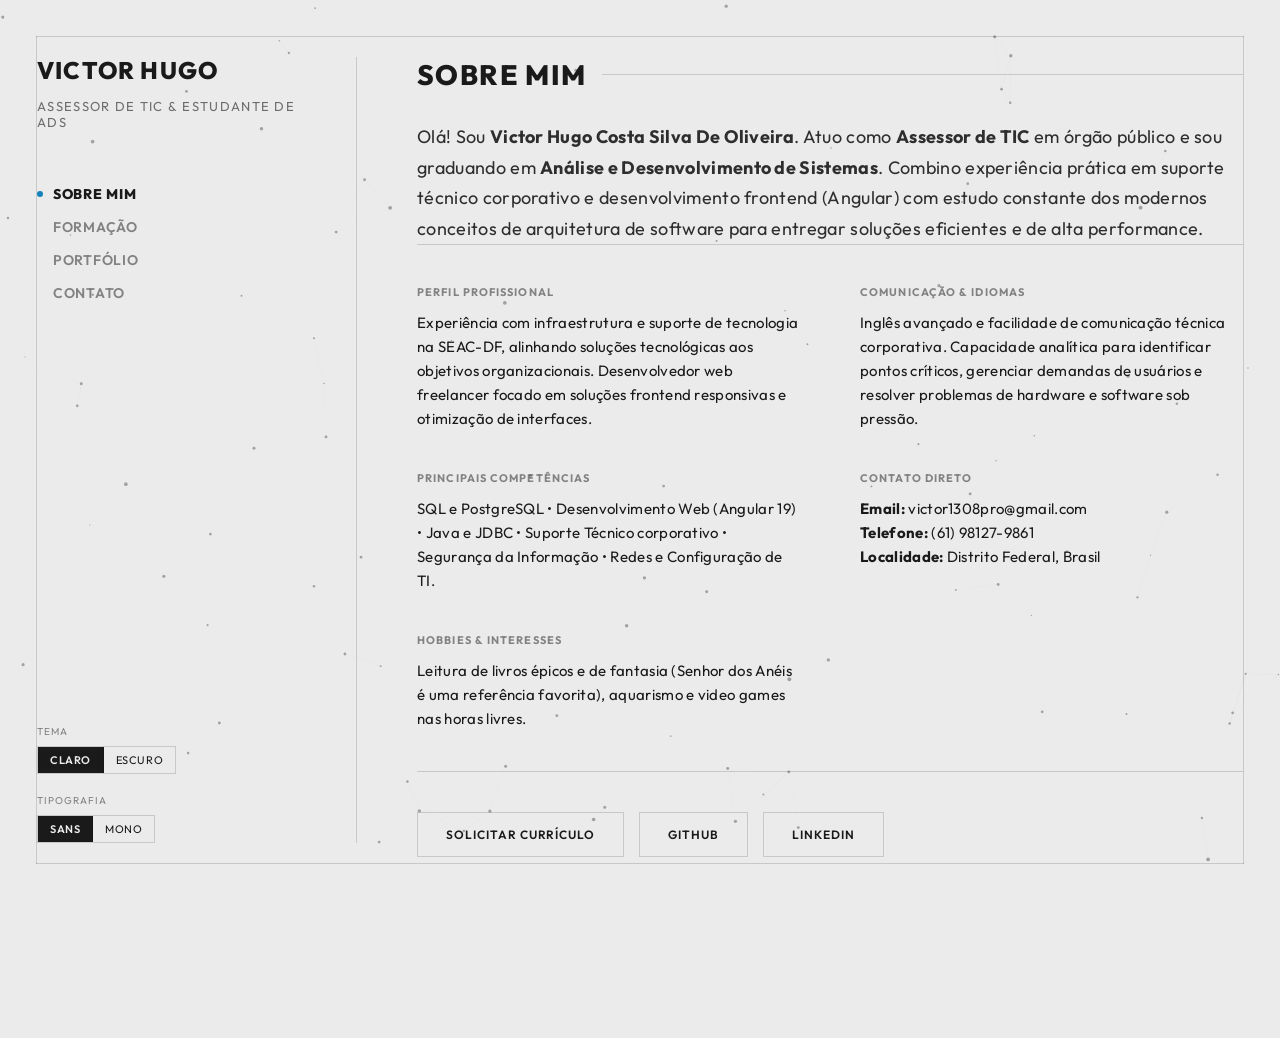
==== index.html @ 28ddd764 "Corrige links quebrados, formulário, header duplicado e acessibilidade - index.html vira a página re" ====
<!DOCTYPE html>
<html lang="pt-BR" class="theme-light font-sans">
<head>
  <meta charset="UTF-8">
  <meta name="viewport" content="width=device-width, initial-scale=1.0">
  <title>Victor Hugo Oliveira — Portfólio Pessoal & Acadêmico</title>
  <meta name="description" content="Portfólio pessoal e acadêmico de Victor Hugo Costa Silva De Oliveira. Conheça meu perfil, habilidades, formação e experiências.">
  <link rel="icon" type="image/svg+xml" href="data:image/svg+xml,%3Csvg xmlns='http://www.w3.org/2000/svg' viewBox='0 0 100 100'%3E%3Crect width='100' height='100' rx='20' fill='%23151515'/%3E%3Ctext x='50' y='68' font-family='Arial,Helvetica,sans-serif' font-size='50' font-weight='800' fill='white' text-anchor='middle'%3EVH%3C/text%3E%3C/svg%3E">
  <meta property="og:type" content="website">
  <meta property="og:locale" content="pt_BR">
  <meta property="og:title" content="Victor Hugo Oliveira — Portfólio Pessoal & Acadêmico">
  <meta property="og:description" content="Portfólio pessoal e acadêmico de Victor Hugo Costa Silva De Oliveira. Conheça meu perfil, habilidades, formação e experiências.">
  <meta property="og:url" content="https://victor1308code.github.io/portifolio-victor-oliveira/">
  <meta name="twitter:card" content="summary">
  <link rel="preconnect" href="https://fonts.googleapis.com">
  <link rel="preconnect" href="https://fonts.gstatic.com" crossorigin>
  <link href="https://fonts.googleapis.com/css2?family=Outfit:wght@200;400;600;800&family=Space+Mono:ital,wght@0,400;0,700;1,400;1,700&display=swap" rel="stylesheet">
  <link rel="stylesheet" href="css/style.css">
</head>
<body class="theme-light font-sans" data-page="sobre">

  <!-- Fundo animado em Canvas, decorativo (aria-hidden), controlado por js/app.js -->
  <canvas id="canvas-bg" aria-hidden="true"></canvas>

  <!-- Moldura fina de 1px ao redor da página, puramente visual -->
  <div class="site-frame">
    <div class="frame-line frame-top"></div>
    <div class="frame-line frame-right"></div>
    <div class="frame-line frame-bottom"></div>
    <div class="frame-line frame-left"></div>
  </div>

  <div class="app-container">
    <!-- Header/menu injetado pelo js/partials.js, compartilhado entre as 4 páginas -->
    <div id="site-header-placeholder"></div>
    <script src="js/partials.js"></script>

    <main class="main-content">
      <section id="sobre">
        <h2 class="section-title">Sobre Mim</h2>

        <div class="intro-text">
          <p>
            Olá! Sou <strong>Victor Hugo Costa Silva De Oliveira</strong>.
            Atuo como <strong>Assessor de TIC</strong> em órgão público e sou graduando em <strong>Análise e Desenvolvimento de Sistemas</strong>.
            Combino experiência prática em suporte técnico corporativo e desenvolvimento frontend (Angular) com estudo constante
            dos modernos conceitos de arquitetura de software para entregar soluções eficientes e de alta performance.
          </p>
        </div>

        <div class="info-grid">
          <div class="info-block">
            <h3 class="info-label">Perfil Profissional</h3>
            <p class="info-value">
              Experiência com infraestrutura e suporte de tecnologia na SEAC-DF, alinhando soluções tecnológicas
              aos objetivos organizacionais. Desenvolvedor web freelancer focado em soluções frontend responsivas e otimização de interfaces.
            </p>
          </div>

          <div class="info-block">
            <h3 class="info-label">Comunicação & Idiomas</h3>
            <p class="info-value">
              Inglês avançado e facilidade de comunicação técnica corporativa. Capacidade analítica para identificar pontos críticos,
              gerenciar demandas de usuários e resolver problemas de hardware e software sob pressão.
            </p>
          </div>

          <div class="info-block">
            <h3 class="info-label">Principais Competências</h3>
            <p class="info-value">
              SQL e PostgreSQL &bull; Desenvolvimento Web (Angular 19) &bull; Java e JDBC &bull;
              Suporte Técnico corporativo &bull; Segurança da Informação &bull; Redes e Configuração de TI.
            </p>
          </div>

          <div class="info-block">
            <h3 class="info-label">Contato Direto</h3>
            <p class="info-value">
              <strong>Email:</strong> victor1308pro@gmail.com<br>
              <strong>Telefone:</strong> (61) 98127-9861<br>
              <strong>Localidade:</strong> Distrito Federal, Brasil
            </p>
          </div>

          <!-- Hobbies: fora do contexto profissional, para humanizar a apresentação -->
          <div class="info-block">
            <h3 class="info-label">Hobbies & Interesses</h3>
            <p class="info-value">
              Leitura de livros épicos e de fantasia (Senhor dos Anéis é uma referência favorita),
              aquarismo e video games nas horas livres.
            </p>
          </div>
        </div>

        <div style="margin-top: 40px; display: flex; gap: 15px; flex-wrap: wrap;">
          <a href="mailto:victor1308pro@gmail.com?subject=Solicita%C3%A7%C3%A3o%20de%20Curr%C3%ADculo&body=Ol%C3%A1%20Victor%2C%20poderia%20me%20enviar%20seu%20curr%C3%ADculo%20em%20PDF%3F" class="btn-action">Solicitar Currículo</a>
          <a href="https://github.com/victor1308code" target="_blank" rel="noopener" class="btn-action">GitHub</a>
          <a href="https://linkedin.com/in/victoroliveira1308" target="_blank" rel="noopener" class="btn-action">LinkedIn</a>
        </div>
      </section>

      <footer class="site-footer">
        <p>&copy; 2026 Victor Hugo. Feito com HTML, CSS e JS puros.</p>
      </footer>
    </main>
  </div>

  <script src="js/app.js"></script>
</body>
</html>
---- css/style.css ----
/* Reset e Variáveis */
:root {
  --font-sans: 'Outfit', -apple-system, BlinkMacSystemFont, 'Segoe UI', Roboto, sans-serif;
  --font-mono: 'Space Mono', monospace;
  --pad: max(20px, 4vmin);
  --fs-text: 14px;
  --border-width: 1px;
  --transition-speed: 0.3s;
  --transition-ease: cubic-bezier(0.25, 0.46, 0.45, 0.94);
}

/* Tema Claro */
:root, html.theme-light, body.theme-light {
  --c-bg: hsl(0, 0%, 92%);
  --c-text: hsl(0, 0%, 10%);
  --c-border: rgba(0, 0, 0, 0.15);
  --c-border-active: hsl(0, 0%, 10%);
  --c-accent: hsl(200, 80%, 40%);
  --c-card-bg: rgba(255, 255, 255, 0.5);
  --c-canvas-opacity: 0.35;
}

/* Tema Escuro */
html.theme-dark, body.theme-dark {
  --c-bg: hsl(0, 0%, 6%);
  --c-text: hsl(0, 0%, 94%);
  --c-border: rgba(255, 255, 255, 0.12);
  --c-border-active: hsl(0, 0%, 94%);
  --c-accent: hsl(190, 90%, 50%);
  --c-card-bg: rgba(15, 15, 15, 0.6);
  --c-canvas-opacity: 0.45;
}

/* Fontes Alternativas */
html.font-sans, body.font-sans {
  font-family: var(--font-sans);
  font-weight: 400;
  letter-spacing: 0.02em;
}

html.font-mono, body.font-mono {
  font-family: var(--font-mono);
  font-weight: 400;
  letter-spacing: -0.01em;
}

/* Reset Geral */
*, *::before, *::after {
  box-sizing: border-box;
  margin: 0;
  padding: 0;
}

html {
  height: 100%;
  width: 100%;
  background-color: var(--c-bg);
  color: var(--c-text);
  transition: background-color var(--transition-speed) var(--transition-ease), 
              color var(--transition-speed) var(--transition-ease);
  overflow-x: hidden;
}

body {
  height: 100%;
  width: 100%;
  background-color: transparent;
  color: var(--c-text);
  overflow-x: hidden;
  -webkit-font-smoothing: antialiased;
  -moz-osx-font-smoothing: grayscale;
}

a {
  color: inherit;
  text-decoration: none;
  transition: color var(--transition-speed) var(--transition-ease),
              opacity var(--transition-speed) var(--transition-ease);
}

button, input, textarea {
  font-family: inherit;
  font-size: inherit;
  color: inherit;
  background: none;
  border: none;
}

/* Moldura */
.site-frame {
  position: fixed;
  top: 0;
  left: 0;
  width: 100%;
  height: 100%;
  pointer-events: none;
  z-index: 1000;
}

.frame-line {
  position: absolute;
  background-color: var(--c-border);
  transition: background-color var(--transition-speed) var(--transition-ease);
}

.frame-top    { top: var(--pad); left: var(--pad); right: var(--pad); height: var(--border-width); }
.frame-bottom { bottom: var(--pad); left: var(--pad); right: var(--pad); height: var(--border-width); }
.frame-left   { top: var(--pad); bottom: var(--pad); left: var(--pad); width: var(--border-width); }
.frame-right  { top: var(--pad); bottom: var(--pad); right: var(--pad); width: var(--border-width); }

/* Fundo */
#canvas-bg {
  position: fixed;
  top: 0;
  left: 0;
  width: 100%;
  height: 100%;
  z-index: 1;
  pointer-events: none;
  opacity: var(--c-canvas-opacity);
  transition: opacity var(--transition-speed) var(--transition-ease);
}

/* Layout */
.app-container {
  display: grid;
  grid-template-columns: 320px 1fr;
  min-height: 100vh;
  padding: calc(var(--pad) + var(--border-width));
  position: relative;
  z-index: 10;
}

/* Header */
.site-header {
  position: sticky;
  top: calc(var(--pad) + var(--border-width) + 20px);
  height: calc(100vh - (var(--pad) + var(--border-width)) * 2 - 40px);
  display: flex;
  flex-direction: column;
  justify-content: space-between;
  padding-right: 40px;
  border-right: var(--border-width) solid var(--c-border);
  transition: border-color var(--transition-speed) var(--transition-ease);
}

.header-top {
  display: flex;
  flex-direction: column;
  gap: 15px;
}

.site-title {
  font-size: 24px;
  font-weight: 800;
  text-transform: uppercase;
  letter-spacing: 0.05em;
  line-height: 1.1;
}

.site-subtitle {
  font-size: 13px;
  opacity: 0.6;
  text-transform: uppercase;
  letter-spacing: 0.1em;
}

/* Menu de Navegação */
.nav-menu {
  margin-top: 40px;
}

.nav-list {
  list-style: none;
  display: flex;
  flex-direction: column;
  gap: 15px;
}

.nav-item {
  display: flex;
  align-items: center;
  gap: 10px;
}

.nav-dot {
  width: 6px;
  height: 6px;
  background-color: var(--c-text);
  border-radius: 50%;
  opacity: 0;
  transform: scale(0);
  transition: opacity var(--transition-speed) var(--transition-ease),
              transform var(--transition-speed) var(--transition-ease),
              background-color var(--transition-speed) var(--transition-ease);
}

.nav-link {
  font-size: 14px;
  font-weight: 600;
  text-transform: uppercase;
  letter-spacing: 0.05em;
  opacity: 0.5;
}

.nav-link:hover {
  opacity: 0.8;
}

.nav-item.active .nav-dot {
  opacity: 1;
  transform: scale(1);
  background-color: var(--c-accent);
}

.nav-item.active .nav-link {
  opacity: 1;
  font-weight: 800;
}

/* Customizadores */
.style-controls {
  display: flex;
  flex-direction: column;
  gap: 20px;
  margin-top: auto;
}

.control-group {
  display: flex;
  flex-direction: column;
  gap: 8px;
}

.control-label {
  font-size: 10px;
  text-transform: uppercase;
  letter-spacing: 0.1em;
  opacity: 0.5;
}

.control-buttons {
  display: flex;
  border: var(--border-width) solid var(--c-border);
  width: fit-content;
  transition: border-color var(--transition-speed) var(--transition-ease);
}

.btn-toggle {
  padding: 6px 12px;
  font-size: 11px;
  text-transform: uppercase;
  letter-spacing: 0.05em;
  cursor: pointer;
  transition: background-color var(--transition-speed) var(--transition-ease),
              color var(--transition-speed) var(--transition-ease);
}

.btn-toggle:not(:last-child) {
  border-right: var(--border-width) solid var(--c-border);
}

.btn-toggle.active {
  background-color: var(--c-border-active);
  color: var(--c-bg);
  font-weight: 600;
}

/* Conteúdo Principal */
.main-content {
  padding-left: 60px;
  padding-top: 20px;
  padding-bottom: 40px;
  display: flex;
  flex-direction: column;
  gap: 60px;
  max-width: 900px;
  animation: fadeIn 0.8s var(--transition-ease);
}

@keyframes fadeIn {
  from { opacity: 0; transform: translateY(15px); }
  to { opacity: 1; transform: translateY(0); }
}

.section-title {
  font-size: 28px;
  font-weight: 800;
  text-transform: uppercase;
  letter-spacing: 0.05em;
  margin-bottom: 30px;
  display: flex;
  align-items: center;
  gap: 15px;
}

.section-title::after {
  content: '';
  flex-grow: 1;
  height: var(--border-width);
  background-color: var(--c-border);
  transition: background-color var(--transition-speed) var(--transition-ease);
}

.info-grid {
  display: grid;
  grid-template-columns: repeat(2, 1fr);
  gap: 40px 60px;
  border-top: var(--border-width) solid var(--c-border);
  border-bottom: var(--border-width) solid var(--c-border);
  padding: 40px 0;
  transition: border-color var(--transition-speed) var(--transition-ease);
}

.info-block {
  display: flex;
  flex-direction: column;
  gap: 12px;
}

.info-label {
  font-size: 11px;
  text-transform: uppercase;
  letter-spacing: 0.1em;
  opacity: 0.5;
}

.info-value {
  font-size: 15px;
  line-height: 1.6;
}

.intro-text {
  font-size: 18px;
  line-height: 1.7;
  font-weight: 400;
  opacity: 0.9;
}

/* Timeline de Formação */
.timeline {
  display: flex;
  flex-direction: column;
  position: relative;
  padding-left: 20px;
}

.timeline::before {
  content: '';
  position: absolute;
  top: 5px;
  left: 0;
  width: var(--border-width);
  height: 100%;
  background-color: var(--c-border);
  transition: background-color var(--transition-speed) var(--transition-ease);
}

.timeline-item {
  position: relative;
  padding-bottom: 40px;
}

.timeline-item:last-child {
  padding-bottom: 10px;
}

.timeline-marker {
  position: absolute;
  top: 6px;
  left: -23px;
  width: 7px;
  height: 7px;
  border-radius: 50%;
  background-color: var(--c-border-active);
  transition: background-color var(--transition-speed) var(--transition-ease);
}

.timeline-date {
  font-size: 11px;
  font-weight: 600;
  text-transform: uppercase;
  letter-spacing: 0.05em;
  opacity: 0.5;
  margin-bottom: 8px;
}

.timeline-title {
  font-size: 16px;
  font-weight: 800;
  margin-bottom: 5px;
}

.timeline-institution {
  font-size: 13px;
  opacity: 0.8;
  margin-bottom: 10px;
}

.timeline-desc {
  font-size: 13px;
  line-height: 1.5;
  opacity: 0.7;
}

/* Cursos e Idiomas */
.course-list {
  display: flex;
  flex-direction: column;
  gap: 20px;
  border-top: var(--border-width) solid var(--c-border);
  padding-top: 25px;
  transition: border-color var(--transition-speed) var(--transition-ease);
}

.course-item {
  display: flex;
  justify-content: space-between;
  align-items: baseline;
  gap: 20px;
}

.course-info {
  display: flex;
  flex-direction: column;
  gap: 4px;
}

.course-title {
  font-size: 14px;
  font-weight: 600;
}

.course-platform {
  font-size: 12px;
  opacity: 0.6;
}

.course-hours {
  font-size: 11px;
  opacity: 0.5;
  text-align: right;
  white-space: nowrap;
}

.tag-container {
  display: flex;
  flex-wrap: wrap;
  gap: 8px;
}

.tag-pill {
  padding: 4px 10px;
  font-size: 11px;
  border: var(--border-width) solid var(--c-border);
  text-transform: uppercase;
  letter-spacing: 0.05em;
  transition: border-color var(--transition-speed) var(--transition-ease),
              background-color var(--transition-speed) var(--transition-ease);
}

.tag-pill:hover {
  border-color: var(--c-border-active);
}

/* Portfólio */
.portfolio-grid {
  display: grid;
  grid-template-columns: repeat(auto-fill, minmax(280px, 1fr));
  gap: 30px;
  border-top: var(--border-width) solid var(--c-border);
  padding-top: 30px;
  transition: border-color var(--transition-speed) var(--transition-ease);
}

.portfolio-card {
  display: flex;
  flex-direction: column;
  border: var(--border-width) solid var(--c-border);
  background-color: var(--c-card-bg);
  transition: border-color var(--transition-speed) var(--transition-ease),
              transform var(--transition-speed) var(--transition-ease),
              box-shadow var(--transition-speed) var(--transition-ease);
}

.portfolio-card:hover {
  border-color: var(--c-border-active);
  transform: translateY(-4px);
}

.portfolio-preview {
  width: 100%;
  aspect-ratio: 16 / 9;
  border-bottom: var(--border-width) solid var(--c-border);
  position: relative;
  overflow: hidden;
  background: linear-gradient(135deg, rgba(0,0,0,0.02) 25%, transparent 25%),
              linear-gradient(225deg, rgba(0,0,0,0.02) 25%, transparent 25%),
              linear-gradient(45deg, rgba(0,0,0,0.02) 25%, transparent 25%),
              linear-gradient(315deg, rgba(0,0,0,0.02) 25%, transparent 25%);
  background-size: 20px 20px;
  display: flex;
  align-items: center;
  justify-content: center;
  transition: border-color var(--transition-speed) var(--transition-ease);
}

.theme-dark .portfolio-preview {
  background: linear-gradient(135deg, rgba(255,255,255,0.02) 25%, transparent 25%),
              linear-gradient(225deg, rgba(255,255,255,0.02) 25%, transparent 25%),
              linear-gradient(45deg, rgba(255,255,255,0.02) 25%, transparent 25%),
              linear-gradient(315deg, rgba(255,255,255,0.02) 25%, transparent 25%);
  background-size: 20px 20px;
}

.portfolio-preview svg {
  width: 50%;
  height: 50%;
  opacity: 0.6;
  transition: transform 0.5s var(--transition-ease), opacity var(--transition-speed) var(--transition-ease);
}

.portfolio-card:hover .portfolio-preview svg {
  transform: scale(1.1);
  opacity: 0.9;
}

.portfolio-info {
  padding: 20px;
  display: flex;
  flex-direction: column;
  flex-grow: 1;
  gap: 12px;
}

.portfolio-title-wrapper {
  display: flex;
  justify-content: space-between;
  align-items: baseline;
}

.portfolio-title {
  font-size: 16px;
  font-weight: 800;
}

.portfolio-year {
  font-size: 11px;
  opacity: 0.5;
  font-weight: 600;
}

.portfolio-desc {
  font-size: 13px;
  line-height: 1.5;
  opacity: 0.7;
  flex-grow: 1;
}

.portfolio-tech {
  margin-top: 5px;
}

.portfolio-actions {
  display: flex;
  border-top: var(--border-width) solid var(--c-border);
  transition: border-color var(--transition-speed) var(--transition-ease);
}

.portfolio-btn {
  flex: 1;
  padding: 10px;
  font-size: 11px;
  text-align: center;
  text-transform: uppercase;
  letter-spacing: 0.05em;
  font-weight: 600;
  transition: background-color var(--transition-speed) var(--transition-ease),
              color var(--transition-speed) var(--transition-ease);
}

.portfolio-btn:not(:last-child) {
  border-right: var(--border-width) solid var(--c-border);
}

.portfolio-btn:hover {
  background-color: var(--c-border-active);
  color: var(--c-bg);
}

/* Formulário de Contato */
.contact-form {
  display: flex;
  flex-direction: column;
  gap: 25px;
  border-top: var(--border-width) solid var(--c-border);
  padding-top: 30px;
  transition: border-color var(--transition-speed) var(--transition-ease);
}

.form-group {
  display: flex;
  flex-direction: column;
  gap: 8px;
}

.form-label {
  font-size: 11px;
  text-transform: uppercase;
  letter-spacing: 0.08em;
  opacity: 0.5;
  font-weight: 600;
}

.form-control {
  border: var(--border-width) solid var(--c-border);
  background-color: var(--c-card-bg);
  color: var(--c-text);
  padding: 12px;
  font-size: 14px;
  transition: border-color var(--transition-speed) var(--transition-ease),
              background-color var(--transition-speed) var(--transition-ease);
  width: 100%;
}

.form-control:focus {
  outline: none;
  border-color: var(--c-border-active);
}

.form-textarea {
  min-height: 120px;
  resize: vertical;
}

.form-group.has-error .form-control {
  border-color: hsl(0, 75%, 50%);
}

.error-message {
  font-size: 11px;
  color: hsl(0, 75%, 55%);
  margin-top: 4px;
  display: none;
}

.form-group.has-error .error-message {
  display: block;
}

.btn-submit, .btn-action {
  border: var(--border-width) solid var(--c-border);
  background-color: transparent;
  color: var(--c-text);
  padding: 14px 28px;
  font-size: 12px;
  text-transform: uppercase;
  letter-spacing: 0.08em;
  font-weight: 600;
  cursor: pointer;
  align-self: flex-start;
  display: inline-block;
  text-align: center;
  transition: background-color var(--transition-speed) var(--transition-ease),
              color var(--transition-speed) var(--transition-ease),
              border-color var(--transition-speed) var(--transition-ease);
}

.btn-submit:hover, .btn-action:hover {
  background-color: var(--c-border-active);
  color: var(--c-bg);
  border-color: var(--c-border-active);
}

/* Modal */
.modal-overlay {
  position: fixed;
  top: 0;
  left: 0;
  width: 100%;
  height: 100%;
  background-color: rgba(0, 0, 0, 0.4);
  backdrop-filter: blur(5px);
  -webkit-backdrop-filter: blur(5px);
  z-index: 2000;
  display: flex;
  align-items: center;
  justify-content: center;
  opacity: 0;
  pointer-events: none;
  transition: opacity 0.4s var(--transition-ease);
}

.modal-overlay.is-visible {
  opacity: 1;
  pointer-events: auto;
}

.modal-card {
  background-color: var(--c-bg);
  border: var(--border-width) solid var(--c-border);
  box-shadow: 0 10px 40px rgba(0, 0, 0, 0.15);
  width: 90%;
  max-width: 440px;
  padding: 40px;
  display: flex;
  flex-direction: column;
  align-items: center;
  gap: 20px;
  text-align: center;
  transform: scale(0.95);
  transition: transform 0.4s var(--transition-ease), border-color var(--transition-speed) var(--transition-ease);
}

.modal-overlay.is-visible .modal-card {
  transform: scale(1);
}

.modal-icon {
  width: 50px;
  height: 50px;
  color: var(--c-accent);
  margin-bottom: 5px;
}

.modal-title {
  font-size: 20px;
  font-weight: 800;
  text-transform: uppercase;
  letter-spacing: 0.05em;
}

.modal-text {
  font-size: 13px;
  line-height: 1.6;
  opacity: 0.7;
}

.modal-close-btn {
  border: var(--border-width) solid var(--c-border);
  background-color: transparent;
  padding: 10px 24px;
  font-size: 11px;
  text-transform: uppercase;
  letter-spacing: 0.05em;
  font-weight: 600;
  cursor: pointer;
  margin-top: 10px;
  transition: background-color var(--transition-speed) var(--transition-ease),
              color var(--transition-speed) var(--transition-ease),
              border-color var(--transition-speed) var(--transition-ease);
}

.modal-close-btn:hover {
  background-color: var(--c-border-active);
  color: var(--c-bg);
  border-color: var(--c-border-active);
}

/* Rodapé */
.site-footer {
  font-size: 11px;
  opacity: 0.4;
  margin-top: auto;
  padding-top: 30px;
  text-transform: uppercase;
  letter-spacing: 0.05em;
}

/* Responsividade */
@media (max-width: 900px) {
  .app-container {
    grid-template-columns: 1fr;
    padding: calc(var(--pad) + var(--border-width));
  }

  .site-header {
    position: relative;
    top: 0;
    height: auto;
    border-right: none;
    border-bottom: var(--border-width) solid var(--c-border);
    padding-right: 0;
    padding-bottom: 30px;
    margin-bottom: 40px;
    gap: 30px;
  }

  .nav-menu {
    margin-top: 15px;
  }

  .nav-list {
    flex-direction: row;
    flex-wrap: wrap;
    gap: 15px 25px;
  }

  .style-controls {
    flex-direction: row;
    flex-wrap: wrap;
    gap: 20px 30px;
    margin-top: 10px;
  }

  .main-content {
    padding-left: 0;
    padding-top: 0;
  }

  .info-grid {
    grid-template-columns: 1fr;
    gap: 30px;
    padding: 30px 0;
  }
}

@media (max-width: 480px) {
  :root {
    --pad: 12px;
  }
  
  .site-title {
    font-size: 20px;
  }
  
  .nav-list {
    gap: 10px 15px;
  }
  
  .nav-link {
    font-size: 12px;
  }
}
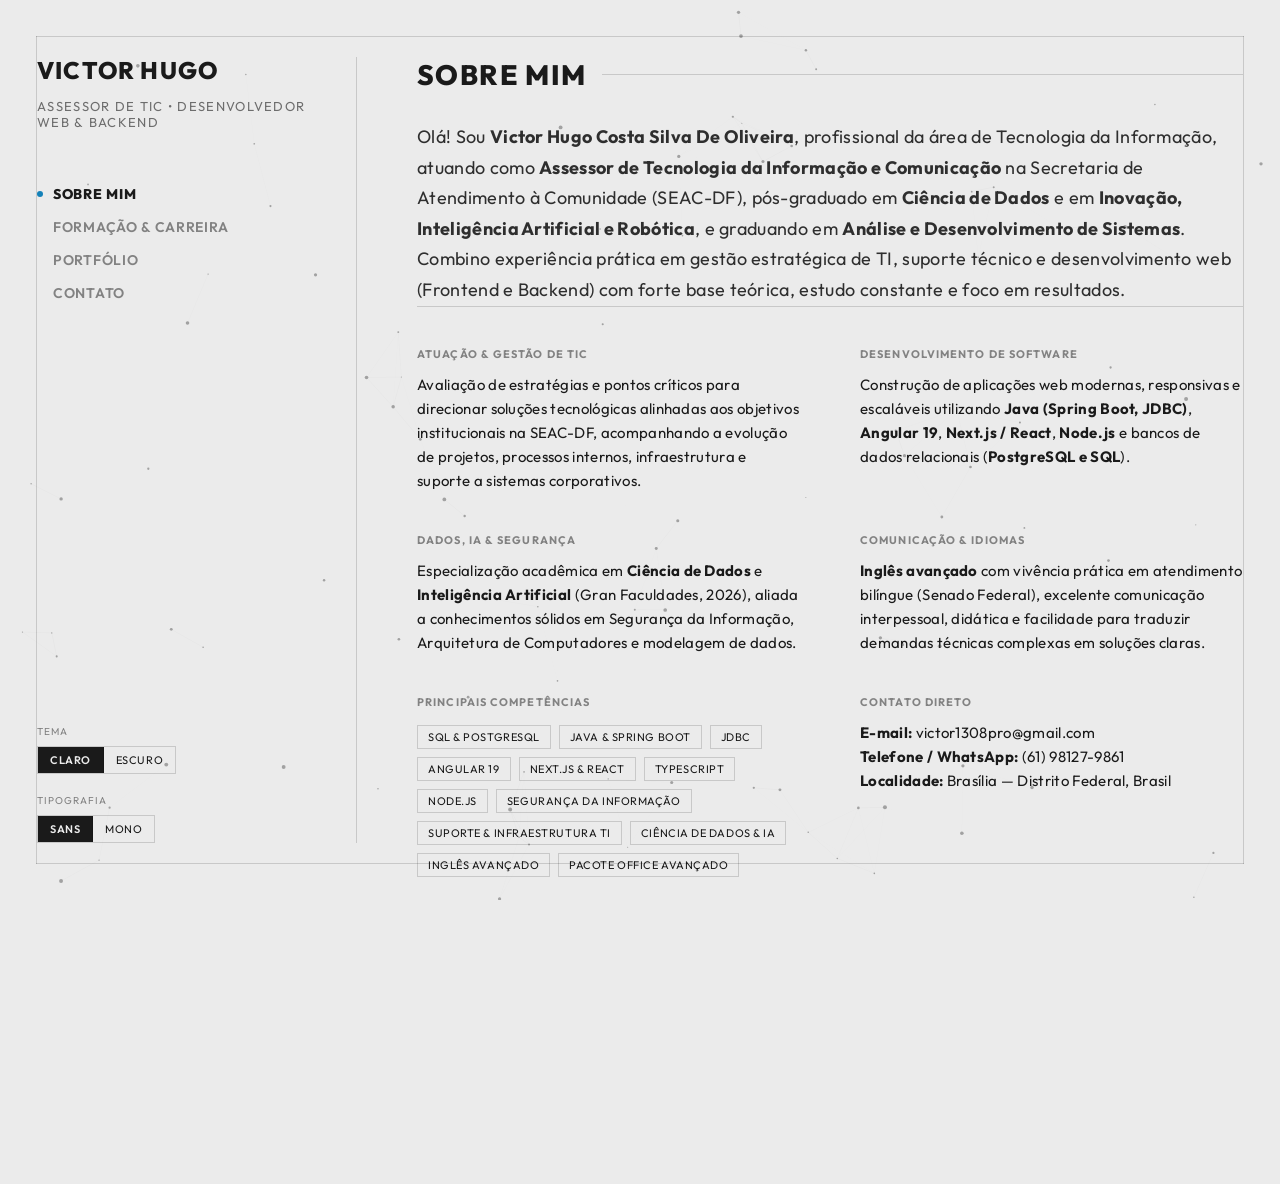
==== commit 12694b1e: "feat: atualiza currículo, remove seção de hobbies e adiciona projeto Vértice Contabilidade" ====
--- a/index.html
+++ b/index.html
@@ -3,13 +3,13 @@
 <head>
   <meta charset="UTF-8">
   <meta name="viewport" content="width=device-width, initial-scale=1.0">
-  <title>Victor Hugo Oliveira — Portfólio Pessoal & Acadêmico</title>
-  <meta name="description" content="Portfólio pessoal e acadêmico de Victor Hugo Costa Silva De Oliveira. Conheça meu perfil, habilidades, formação e experiências.">
+  <title>Victor Hugo Oliveira — Portfólio Profissional & Acadêmico</title>
+  <meta name="description" content="Portfólio profissional e acadêmico de Victor Hugo Costa Silva De Oliveira. Assessor de Tecnologia da Informação e Comunicação, Pós-graduado em Ciência de Dados e IA, e Desenvolvedor Web & Backend.">
   <link rel="icon" type="image/svg+xml" href="data:image/svg+xml,%3Csvg xmlns='http://www.w3.org/2000/svg' viewBox='0 0 100 100'%3E%3Crect width='100' height='100' rx='20' fill='%23151515'/%3E%3Ctext x='50' y='68' font-family='Arial,Helvetica,sans-serif' font-size='50' font-weight='800' fill='white' text-anchor='middle'%3EVH%3C/text%3E%3C/svg%3E">
   <meta property="og:type" content="website">
   <meta property="og:locale" content="pt_BR">
-  <meta property="og:title" content="Victor Hugo Oliveira — Portfólio Pessoal & Acadêmico">
-  <meta property="og:description" content="Portfólio pessoal e acadêmico de Victor Hugo Costa Silva De Oliveira. Conheça meu perfil, habilidades, formação e experiências.">
+  <meta property="og:title" content="Victor Hugo Oliveira — Portfólio Profissional & Acadêmico">
+  <meta property="og:description" content="Portfólio profissional e acadêmico de Victor Hugo Costa Silva De Oliveira. Assessor de Tecnologia da Informação e Comunicação, Pós-graduado em Ciência de Dados e IA, e Desenvolvedor Web & Backend.">
   <meta property="og:url" content="https://victor1308code.github.io/portifolio-victor-oliveira/">
   <meta name="twitter:card" content="summary">
   <link rel="preconnect" href="https://fonts.googleapis.com">
@@ -41,66 +41,85 @@
 
         <div class="intro-text">
           <p>
-            Olá! Sou <strong>Victor Hugo Costa Silva De Oliveira</strong>.
-            Atuo como <strong>Assessor de TIC</strong> em órgão público e sou graduando em <strong>Análise e Desenvolvimento de Sistemas</strong>.
-            Combino experiência prática em suporte técnico corporativo e desenvolvimento frontend (Angular) com estudo constante
-            dos modernos conceitos de arquitetura de software para entregar soluções eficientes e de alta performance.
+            Olá! Sou <strong>Victor Hugo Costa Silva De Oliveira</strong>, profissional da área de Tecnologia da Informação,
+            atuando como <strong>Assessor de Tecnologia da Informação e Comunicação</strong> na Secretaria de Atendimento à Comunidade (SEAC-DF),
+            pós-graduado em <strong>Ciência de Dados</strong> e em <strong>Inovação, Inteligência Artificial e Robótica</strong>, e graduando em
+            <strong>Análise e Desenvolvimento de Sistemas</strong>. Combino experiência prática em gestão estratégica de TI, suporte técnico e
+            desenvolvimento web (Frontend e Backend) com forte base teórica, estudo constante e foco em resultados.
           </p>
         </div>
 
         <div class="info-grid">
           <div class="info-block">
-            <h3 class="info-label">Perfil Profissional</h3>
+            <h3 class="info-label">Atuação &amp; Gestão de TIC</h3>
             <p class="info-value">
-              Experiência com infraestrutura e suporte de tecnologia na SEAC-DF, alinhando soluções tecnológicas
-              aos objetivos organizacionais. Desenvolvedor web freelancer focado em soluções frontend responsivas e otimização de interfaces.
+              Avaliação de estratégias e pontos críticos para direcionar soluções tecnológicas alinhadas aos objetivos institucionais na SEAC-DF,
+              acompanhando a evolução de projetos, processos internos, infraestrutura e suporte a sistemas corporativos.
             </p>
           </div>
 
           <div class="info-block">
-            <h3 class="info-label">Comunicação & Idiomas</h3>
+            <h3 class="info-label">Desenvolvimento de Software</h3>
             <p class="info-value">
-              Inglês avançado e facilidade de comunicação técnica corporativa. Capacidade analítica para identificar pontos críticos,
-              gerenciar demandas de usuários e resolver problemas de hardware e software sob pressão.
+              Construção de aplicações web modernas, responsivas e escaláveis utilizando <strong>Java (Spring Boot, JDBC)</strong>,
+              <strong>Angular 19</strong>, <strong>Next.js / React</strong>, <strong>Node.js</strong> e bancos de dados relacionais (<strong>PostgreSQL e SQL</strong>).
+            </p>
+          </div>
+
+          <div class="info-block">
+            <h3 class="info-label">Dados, IA &amp; Segurança</h3>
+            <p class="info-value">
+              Especialização acadêmica em <strong>Ciência de Dados</strong> e <strong>Inteligência Artificial</strong> (Gran Faculdades, 2026),
+              aliada a conhecimentos sólidos em Segurança da Informação, Arquitetura de Computadores e modelagem de dados.
+            </p>
+          </div>
+
+          <div class="info-block">
+            <h3 class="info-label">Comunicação &amp; Idiomas</h3>
+            <p class="info-value">
+              <strong>Inglês avançado</strong> com vivência prática em atendimento bilíngue (Senado Federal), excelente comunicação interpessoal,
+              didática e facilidade para traduzir demandas técnicas complexas em soluções claras.
             </p>
           </div>
 
           <div class="info-block">
             <h3 class="info-label">Principais Competências</h3>
-            <p class="info-value">
-              SQL e PostgreSQL &bull; Desenvolvimento Web (Angular 19) &bull; Java e JDBC &bull;
-              Suporte Técnico corporativo &bull; Segurança da Informação &bull; Redes e Configuração de TI.
-            </p>
+            <div class="tag-container" style="margin-top: 4px;">
+              <span class="tag-pill">SQL &amp; PostgreSQL</span>
+              <span class="tag-pill">Java &amp; Spring Boot</span>
+              <span class="tag-pill">JDBC</span>
+              <span class="tag-pill">Angular 19</span>
+              <span class="tag-pill">Next.js &amp; React</span>
+              <span class="tag-pill">TypeScript</span>
+              <span class="tag-pill">Node.js</span>
+              <span class="tag-pill">Segurança da Informação</span>
+              <span class="tag-pill">Suporte &amp; Infraestrutura TI</span>
+              <span class="tag-pill">Ciência de Dados &amp; IA</span>
+              <span class="tag-pill">Inglês Avançado</span>
+              <span class="tag-pill">Pacote Office Avançado</span>
+            </div>
           </div>
 
           <div class="info-block">
             <h3 class="info-label">Contato Direto</h3>
             <p class="info-value">
-              <strong>Email:</strong> victor1308pro@gmail.com<br>
-              <strong>Telefone:</strong> (61) 98127-9861<br>
-              <strong>Localidade:</strong> Distrito Federal, Brasil
-            </p>
-          </div>
-
-          <!-- Hobbies: fora do contexto profissional, para humanizar a apresentação -->
-          <div class="info-block">
-            <h3 class="info-label">Hobbies & Interesses</h3>
-            <p class="info-value">
-              Leitura de livros épicos e de fantasia (Senhor dos Anéis é uma referência favorita),
-              aquarismo e video games nas horas livres.
+              <strong>E-mail:</strong> <a href="mailto:victor1308pro@gmail.com">victor1308pro@gmail.com</a><br>
+              <strong>Telefone / WhatsApp:</strong> <a href="https://wa.me/5561981279861" target="_blank" rel="noopener">(61) 98127-9861</a><br>
+              <strong>Localidade:</strong> Brasília — Distrito Federal, Brasil
             </p>
           </div>
         </div>
 
-        <div style="margin-top: 40px; display: flex; gap: 15px; flex-wrap: wrap;">
-          <a href="mailto:victor1308pro@gmail.com?subject=Solicita%C3%A7%C3%A3o%20de%20Curr%C3%ADculo&body=Ol%C3%A1%20Victor%2C%20poderia%20me%20enviar%20seu%20curr%C3%ADculo%20em%20PDF%3F" class="btn-action">Solicitar Currículo</a>
+        <div class="action-buttons-row">
+          <a href="portfolio.html" class="btn-action">Ver Projetos</a>
+          <a href="formacao.html" class="btn-action">Trajetória &amp; Formação</a>
           <a href="https://github.com/victor1308code" target="_blank" rel="noopener" class="btn-action">GitHub</a>
           <a href="https://linkedin.com/in/victoroliveira1308" target="_blank" rel="noopener" class="btn-action">LinkedIn</a>
         </div>
       </section>
 
       <footer class="site-footer">
-        <p>&copy; 2026 Victor Hugo. Feito com HTML, CSS e JS puros.</p>
+        <p>&copy; 2026 Victor Hugo Costa Silva De Oliveira. Todos os direitos reservados.</p>
       </footer>
     </main>
   </div>
--- a/css/style.css
+++ b/css/style.css
@@ -588,6 +588,17 @@
   color: var(--c-bg);
 }
 
+.portfolio-btn-primary {
+  font-weight: 800;
+}
+
+.action-buttons-row {
+  margin-top: 40px;
+  display: flex;
+  gap: 15px;
+  flex-wrap: wrap;
+}
+
 /* Formulário de Contato */
 .contact-form {
   display: flex;
